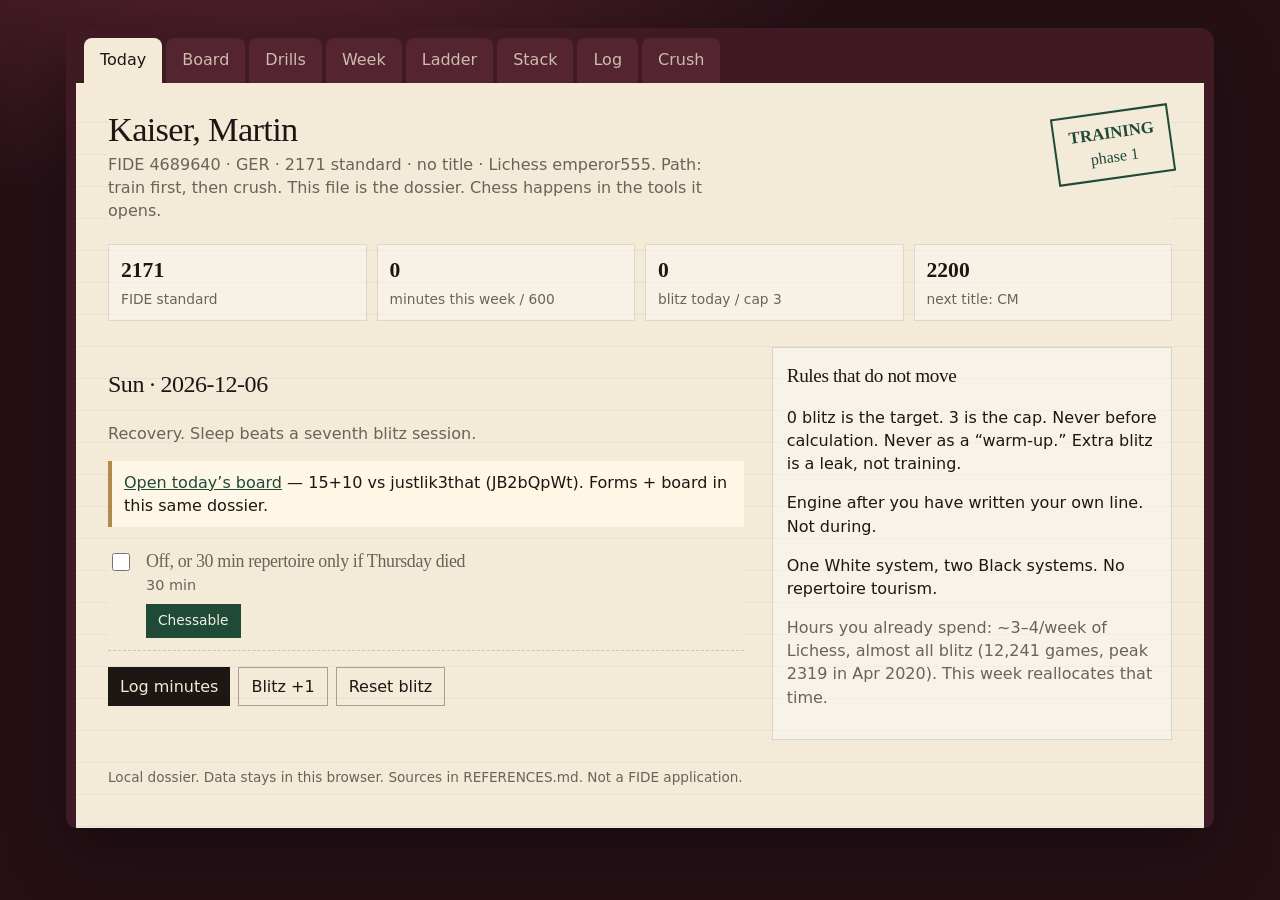
==== index.html @ cf60c231 "Listen hands-free: cut the mic stream into moves by loudness The listen button (or l) keeps the micr" ====
<!doctype html>
<html lang="en">
<head>
<meta charset="utf-8">
<meta name="viewport" content="width=device-width, initial-scale=1">
<title>Zwischenzug</title>
<style>
  :root {
    --cover: #3f1a24;
    --cover-2: #261016;
    --paper: #f3ead8;
    --paper-2: #e7dcc4;
    --rule: #8ea3b5;
    --ink: #1c1712;
    --stamp: #1f4a38;
    --gold: #b08a4a;
    --leak: #a61b1b;
    --muted: #6b6258;
    --ok: #1f4a38;
    --sq-light: #eeeed2;
    --sq-dark: #769656;
    --sq-last: rgba(155, 199, 0, 0.55);
    --sq-sel: rgba(20, 85, 30, 0.5);
  }
  * { box-sizing: border-box; }
  html, body { margin: 0; min-height: 100%; }
  body {
    background:
      radial-gradient(1200px 600px at 20% -10%, #5a2432 0%, transparent 50%),
      var(--cover-2);
    color: var(--ink);
    font-family: "Avenir Next", "Segoe UI", system-ui, sans-serif;
    font-size: 16px;
    line-height: 1.45;
  }
  h1, h2, h3, .serif {
    font-family: "Iowan Old Style", "Palatino Linotype", Palatino, Georgia, serif;
    font-weight: 500;
    letter-spacing: -0.02em;
  }
  a { color: var(--stamp); }
  a:hover { color: var(--cover); }
  button, input, select, textarea {
    font: inherit;
    color: inherit;
  }
  .wrap {
    max-width: 1180px;
    margin: 28px auto 64px;
    padding: 0 16px;
  }
  .folder {
    background: var(--cover);
    border-radius: 2px 14px 10px 10px;
    padding: 10px 10px 0;
    box-shadow: 0 24px 60px rgba(0,0,0,.35);
  }
  .tabs {
    display: flex;
    gap: 4px;
    padding: 0 8px;
    overflow-x: auto;
  }
  .tabs button {
    background: #5a2834;
    color: #f3ead8;
    border: 0;
    padding: 10px 16px 12px;
    border-radius: 8px 8px 0 0;
    cursor: pointer;
    opacity: .78;
  }
  .tabs button[aria-selected="true"] {
    background: var(--paper);
    color: var(--ink);
    opacity: 1;
  }
  .sheet {
    background: var(--paper);
    min-height: 78vh;
    padding: 28px 32px 40px;
    background-image: repeating-linear-gradient(
      to bottom,
      transparent 0,
      transparent 31px,
      rgba(142,163,181,.28) 32px
    );
    background-position: 0 8px;
  }
  @media (max-width: 720px) {
    .sheet { padding: 18px 14px 32px; }
  }
  .idplate {
    display: grid;
    grid-template-columns: 1fr auto;
    gap: 16px;
    align-items: start;
    margin-bottom: 22px;
    background: var(--paper);
    position: relative;
  }
  .idplate h1 { margin: 0; font-size: 2.15rem; line-height: 1.05; }
  .idplate p { margin: .35rem 0 0; color: var(--muted); max-width: 62ch; }
  .stamp {
    border: 2px solid var(--stamp);
    color: var(--stamp);
    padding: 8px 12px;
    transform: rotate(-8deg);
    font-family: "Iowan Old Style", Palatino, serif;
    text-align: center;
    min-width: 118px;
  }
  .stamp.leak {
    border-color: var(--leak);
    color: var(--leak);
  }
  .stamp b { display: block; font-size: 1.05rem; }
  .stats {
    display: grid;
    grid-template-columns: repeat(4, 1fr);
    gap: 10px;
    margin: 16px 0 26px;
  }
  @media (max-width: 800px) { .stats { grid-template-columns: 1fr 1fr; } }
  .stat {
    background: rgba(255,255,255,.35);
    border: 1px solid rgba(28,23,18,.12);
    padding: 10px 12px;
  }
  .stat b { display: block; font-size: 1.35rem; font-family: "Iowan Old Style", Palatino, serif; }
  .stat span { color: var(--muted); font-size: .86rem; }
  .grid2 {
    display: grid;
    grid-template-columns: 1.35fr .85fr;
    gap: 28px;
  }
  @media (max-width: 900px) { .grid2 { grid-template-columns: 1fr; } }
  .task {
    display: grid;
    grid-template-columns: 28px 1fr;
    gap: 10px;
    padding: 10px 0 12px;
    border-bottom: 1px dashed rgba(28,23,18,.18);
    background: var(--paper);
  }
  .task input { width: 18px; height: 18px; margin-top: 4px; }
  .task h3 { margin: 0; font-size: 1.12rem; }
  .task .meta { color: var(--muted); font-size: .9rem; }
  .row { display: flex; flex-wrap: wrap; gap: 8px; margin-top: 8px; }
  .btn, .linkbtn {
    display: inline-block;
    background: var(--ink);
    color: var(--paper);
    border: 0;
    padding: 7px 12px;
    cursor: pointer;
    text-decoration: none;
  }
  .linkbtn { background: var(--stamp); color: #f4efe4; }
  .btn.ghost, .linkbtn.ghost {
    background: transparent;
    color: var(--ink);
    border: 1px solid rgba(28,23,18,.35);
  }
  .btn.warn { background: var(--leak); }
  .sidebox {
    background: rgba(255,255,255,.4);
    border: 1px solid rgba(28,23,18,.14);
    padding: 14px;
  }
  .sidebox h2 { margin: 0 0 8px; font-size: 1.2rem; }
  table { width: 100%; border-collapse: collapse; font-size: .95rem; background: var(--paper); }
  th, td { text-align: left; padding: 7px 6px; border-bottom: 1px solid rgba(28,23,18,.12); vertical-align: top; }
  th { font-weight: 600; color: var(--muted); }
  .muted { color: var(--muted); }
  .ok { color: var(--ok); }
  .bad { color: var(--leak); }
  label { display: block; font-size: .86rem; color: var(--muted); margin: 8px 0 3px; }
  input[type="text"], input[type="number"], input[type="date"], select, textarea {
    width: 100%;
    background: #fffdf8;
    border: 1px solid rgba(28,23,18,.25);
    padding: 7px 8px;
  }
  textarea { min-height: 72px; resize: vertical; }
  .loglist { list-style: none; padding: 0; margin: 0; }
  .loglist li {
    padding: 8px 0;
    border-bottom: 1px dashed rgba(28,23,18,.18);
    background: var(--paper);
  }
  .hidden { display: none !important; }
  .note {
    background: #fff7e6;
    border-left: 4px solid var(--gold);
    padding: 10px 12px;
    margin: 12px 0;
  }
  footer.sheet-foot {
    margin-top: 28px;
    color: var(--muted);
    font-size: .85rem;
    background: var(--paper);
  }
  .board-layout {
    display: grid;
    grid-template-columns: minmax(280px, 520px) 1fr;
    gap: 28px;
    align-items: start;
  }
  @media (max-width: 860px) { .board-layout { grid-template-columns: 1fr; } }
  .board-frame { width: min(100%, 520px); }
  .board {
    display: grid;
    grid-template-columns: repeat(8, minmax(0, 1fr));
    grid-template-rows: repeat(8, minmax(0, 1fr));
    width: 100%;
    aspect-ratio: 1;
    border: 3px solid #1a1a1a;
    background-color: var(--sq-dark);
    overflow: hidden;
  }
  .sq {
    position: relative;
    display: flex;
    align-items: center;
    justify-content: center;
    margin: 0;
    padding: 0;
    min-width: 0;
    min-height: 0;
    width: 100%;
    height: 100%;
    cursor: pointer;
    border: 0;
    background-color: var(--sq-light);
  }
  .sq.dark { background-color: var(--sq-dark); }
  .sq.last { background-image: linear-gradient(var(--sq-last), var(--sq-last)); }
  .sq.sel { background-image: linear-gradient(var(--sq-sel), var(--sq-sel)); }
  .sq.sel.last { background-image: linear-gradient(var(--sq-sel), var(--sq-sel)); }
  .drill-grid { display: grid; grid-template-columns: repeat(auto-fill, minmax(150px, 1fr)); gap: 14px; margin: 8px 0 22px; }
  .drill { display: flex; flex-direction: column; gap: 4px; min-width: 0; padding: 6px; border: 1px solid rgba(28,23,18,.2); background: rgba(255,255,255,.4); color: var(--ink); font: inherit; text-align: left; cursor: pointer; }
  .drill:hover { border-color: var(--ink); }
  .drill.solved { border-color: var(--stamp); box-shadow: inset 0 -3px 0 var(--stamp); }
  .drill.again { border-color: #a3262a; box-shadow: inset 0 -3px 0 #a3262a; }
  .mini { display: grid; grid-template-columns: repeat(8, minmax(0, 1fr)); grid-template-rows: repeat(8, minmax(0, 1fr)); width: 100%; aspect-ratio: 1; border: 2px solid #1a1a1a; }
  .msq { position: relative; min-width: 0; min-height: 0; background-color: var(--sq-light); }
  .msq.dark { background-color: var(--sq-dark); }
  .msq svg { position: absolute; inset: 4%; width: 92%; height: 92%; display: block; }
  .drill-title { font-size: .86rem; font-weight: 600; overflow: hidden; text-overflow: ellipsis; white-space: nowrap; }
  .drill-meta { font-size: .78rem; color: var(--muted); }
  .sq svg {
    position: absolute;
    inset: 7%;
    width: 86%;
    height: 86%;
    display: block;
    pointer-events: none;
  }
  .sq .coord {
    position: absolute;
    font-size: 11px;
    font-weight: 700;
    line-height: 1;
    pointer-events: none;
  }
  .sq.light .coord { color: #769656; }
  .sq.dark .coord { color: #eeeed2; }
  .sq .coord.file { right: 3px; bottom: 3px; }
  .sq .coord.rank { left: 3px; top: 3px; }
  .sq.hint::after {
    content: "";
    position: absolute;
    width: 26%;
    height: 26%;
    border-radius: 50%;
    background: #1a1a1a;
    opacity: .18;
  }
  .sq.dark.hint::after { background: #fff; opacity: .28; }
  .sq.hint.piece::after {
    width: 82%;
    height: 82%;
    background: transparent;
    border: 4px solid rgba(26,26,26,.22);
    border-radius: 50%;
    opacity: 1;
  }
  .sq.dark.hint.piece::after { border-color: rgba(255,255,255,.35); }
  .board-steps { display: flex; gap: 6px; margin: 0 0 14px; flex-wrap: wrap; }
  .board-steps button { padding: 6px 10px; border: 1px solid rgba(28,23,18,.2); background: rgba(255,255,255,.4); color: var(--muted); font: inherit; cursor: pointer; }
  .board-steps button:hover { border-color: var(--ink); color: var(--ink); }
  .board-steps button.on { background: var(--ink); color: var(--paper); border-color: var(--ink); }
  .board-steps button.done { border-color: var(--stamp); color: var(--stamp); }
  .session-pick { display: flex; align-items: center; gap: 8px; margin: 0 0 12px; }
  .board-category { margin: -4px 0 12px; }
  .session-pick select { flex: 0 1 auto; width: auto; min-width: 0; max-width: 100%; text-overflow: ellipsis; }
  .aagaard-log { margin-top: 28px; padding-top: 18px; border-top: 1px solid rgba(28,23,18,.2); }
  .step-figure { margin: 0 0 12px; }
  .btn.nav { min-width: 44px; padding-left: 10px; padding-right: 10px; }
  .btn.mic[aria-disabled="true"] { opacity: .45; }
  .btn.mic.on { outline: 2px solid currentColor; outline-offset: 1px; }
  .voice-heard { margin: 6px 0 0; min-height: 1.2em; }
  .btn:disabled, .btn.disabled { opacity: .45; cursor: default; }
  a.btn { display: inline-block; text-decoration: none; }
  .variations { margin-top: 18px; }
  .variations h3 { margin: 0 0 6px; }
  .var-save { display: flex; gap: 8px; align-items: center; }
  .var-save input { flex: 1 1 auto; min-width: 0; }
  .var-save .btn { flex: 0 0 auto; white-space: nowrap; }
  .var-line { font-variant-numeric: tabular-nums; }
  #varPgn { width: 100%; margin-top: 8px; font: 12px/1.4 ui-monospace, Menlo, monospace; }
  .step-figure summary { cursor: pointer; font-size: .86rem; color: var(--muted); padding: 4px 0; }
  .step-figure figure { margin: 6px 0 0; }
  .step-figure img { display: block; width: 100%; max-width: 340px; height: auto; background: #fff; border: 1px solid rgba(28,23,18,.2); }
  .step-figure figcaption { font-size: 13px; margin-top: 6px; }
  .step-figure .links { display: flex; flex-wrap: wrap; gap: 4px 12px; margin-top: 4px; }
  .session-panel { background: rgba(255,255,255,.5); border: 1px solid rgba(28,23,18,.14); padding: 14px 16px; }
  .session-panel h2 { margin: 0 0 8px; font-size: 1.22rem; }
  .session-panel label { display: block; font-weight: 600; margin: 10px 0 4px; }
  .session-panel label span { display: block; font-weight: 400; color: var(--muted); font-size: .92rem; }
  .triple { display: grid; grid-template-columns: 1fr 1fr 1fr; gap: 8px; }
  @media (max-width: 720px) { .triple { grid-template-columns: 1fr; } }
  .key { display: none; margin-top: 12px; padding: 10px 12px; background: #fff7e6; border-left: 4px solid var(--gold); }
  .key.show { display: block; }
  .err { color: var(--leak); font-size: .9rem; min-height: 1.1em; }
  .branches { display: flex; flex-wrap: wrap; gap: 6px; margin: 10px 0 4px; }
  .branch {
    background: rgba(255,255,255,.55);
    border: 1px solid rgba(28,23,18,.25);
    padding: 6px 10px;
    cursor: pointer;
    font-size: .9rem;
  }
  .branch.on { background: var(--ink); color: var(--paper); border-color: var(--ink); }
  .branch.done { border-color: var(--stamp); color: var(--stamp); }
</style>
</head>
<body>
<div class="wrap">
  <div class="folder">
    <div class="tabs" role="tablist">
      <button type="button" role="tab" aria-selected="true" data-tab="today">Today</button>
      <button type="button" role="tab" data-tab="session">Board</button>
      <button type="button" role="tab" data-tab="drills">Drills</button>
      <button type="button" role="tab" data-tab="week">Week</button>
      <button type="button" role="tab" data-tab="ladder">Ladder</button>
      <button type="button" role="tab" data-tab="stack">Stack</button>
      <button type="button" role="tab" data-tab="log">Log</button>
      <button type="button" role="tab" data-tab="crush">Crush</button>
    </div>
    <div class="sheet">
      <header class="idplate dossier-chrome">
        <div>
          <h1>Kaiser, Martin</h1>
          <p>FIDE 4689640 · GER · 2171 standard · no title · Lichess emperor555. Path: train first, then crush. This file is the dossier. Chess happens in the tools it opens.</p>
        </div>
        <div class="stamp" id="stamp"><b id="stampTitle">TRAINING</b><span id="stampSub">phase 1</span></div>
      </header>
      <div class="stats dossier-chrome">
        <div class="stat"><b>2171</b><span>FIDE standard</span></div>
        <div class="stat"><b id="weekMin">0</b><span>minutes this week / 600</span></div>
        <div class="stat"><b id="blitzToday">0</b><span>blitz today / cap 3</span></div>
        <div class="stat"><b>2200</b><span>next title: CM</span></div>
      </div>

      <section id="panel-today">
        <div class="grid2">
          <div>
            <h2 class="serif" id="todayHead">Today</h2>
            <p class="muted" id="todayWhy"></p>
            <p class="note"><a href="#session" id="openSession">Open today’s board</a> — 15+10 vs justlik3that (JB2bQpWt). Forms + board in this same dossier.</p>
            <div id="tasks"></div>
            <div class="row" style="margin-top:16px">
              <button class="btn" type="button" id="addMin">Log minutes</button>
              <button class="btn ghost" type="button" id="blitzPlus">Blitz +1</button>
              <button class="btn ghost" type="button" id="blitzReset">Reset blitz</button>
            </div>
          </div>
          <aside class="sidebox">
            <h2>Rules that do not move</h2>
            <p>0 blitz is the target. 3 is the cap. Never before calculation. Never as a “warm-up.” Extra blitz is a leak, not training.</p>
            <p>Engine after you have written your own line. Not during.</p>
            <p>One White system, two Black systems. No repertoire tourism.</p>
            <p class="muted">Hours you already spend: ~3–4/week of Lichess, almost all blitz (12,241 games, peak 2319 in Apr 2020). This week reallocates that time.</p>
          </aside>
        </div>
      </section>

      <section id="panel-session" class="hidden">
        <label class="session-pick hidden" id="sessionPickWrap">Game <select id="sessionPick"></select></label>
        <p class="muted board-category hidden" id="boardCategory"></p>
        <div class="board-steps" id="boardSteps"></div>
        <div class="board-layout">
          <div class="board-frame">
            <div class="board" id="chessBoard" role="grid" aria-label="Chessboard"></div>
            <p class="muted" id="boardStatus" style="margin:8px 0 0"></p>
            <div class="row">
              <button class="btn ghost nav" type="button" id="boardStart" title="Start (↑)" aria-label="Start">⏮︎</button>
              <button class="btn ghost nav" type="button" id="boardBack" title="Back (←)" aria-label="Back">◀︎</button>
              <button class="btn ghost nav" type="button" id="boardFwd" title="Forward (→)" aria-label="Forward">▶︎</button>
              <button class="btn ghost nav" type="button" id="boardEnd" title="End (↓)" aria-label="End">⏭︎</button>
              <button class="btn ghost nav" type="button" id="boardFlip" title="Flip the board (f)" aria-label="Flip the board" aria-pressed="false">⇅</button>
              <button class="btn ghost" type="button" id="boardReset">Reset position</button>
              <button class="btn ghost nav mic" type="button" id="boardMic" aria-label="Hold to say one move" aria-disabled="true">🎤</button>
              <button class="btn ghost nav mic" type="button" id="boardListen" aria-label="Listen for moves hands-free" aria-pressed="false" aria-disabled="true">🎧</button>
              <button class="btn ghost nav" type="button" id="boardVoiceLang" title="Voice language">EN</button>
              <a class="btn ghost disabled" id="boardLichess" href="https://lichess.org/analysis" target="_blank" rel="noopener" aria-disabled="true">Lichess analysis</a>
            </div>
            <p class="muted voice-heard" id="voiceHeard" aria-live="polite"></p>
            <div class="variations">
              <h3 class="serif">Variations</h3>
              <div class="var-save">
                <input id="varNote" type="text" placeholder="Comment (optional)">
                <button class="btn ghost" type="button" id="varSave">Save line</button>
              </div>
              <ul class="loglist" id="varList"></ul>
              <div class="row">
                <button class="btn ghost" type="button" id="varCopyPgn" disabled>Copy PGN</button>
                <span class="muted" id="varMsg"></span>
              </div>
              <textarea id="varPgn" class="hidden" rows="5" readonly></textarea>
            </div>
          </div>
          <div class="session-panel">
            <h2 id="boardTitle"></h2>
            <p id="boardPrompt" class="muted"></p>
            <div id="boardFigure"></div>
            <div class="branches hidden" id="branchList"></div>
            <form id="boardForm" autocomplete="off"></form>
            <p class="err" id="boardErr"></p>
            <div class="key" id="boardKey"></div>
            <div class="row">
              <button class="btn" type="button" id="boardLock">Lock answers</button>
              <button class="btn ghost hidden" type="button" id="boardRedo" title="Solve this step again">↺ Redo</button>
              <button class="btn ghost" type="button" id="boardNext" disabled>Next</button>
            </div>
          </div>
        </div>
      </section>

      <section id="panel-drills" class="hidden">
        <h2 class="serif">Drills</h2>
        <p class="muted">Every position at a glance. Click one to solve it on the board. Status comes from the Aagaard log: solved means a full line on the latest attempt.</p>
        <p id="drillSummary"></p>
        <div id="drillGrid"></div>
      </section>

      <section id="panel-week" class="hidden">
        <h2 class="serif">Ten-hour week</h2>
        <p>Default 10 hours in the 8–12 band. If a day slips, cut openings first, never calculation or endgames.</p>
        <table>
          <thead><tr><th>Day</th><th>Work</th><th>Min</th><th>Open</th></tr></thead>
          <tbody>
            <tr><td>Mon</td><td>Candidate-move calculation (write lines). Then 15 min Lucena/Philidor drill.</td><td>105</td><td>Book + practice</td></tr>
            <tr><td>Tue</td><td>Endgame method (de la Villa / Chessable). Play the won ending vs tablebase-perfect defense.</td><td>90</td><td>Chessable + Lichess</td></tr>
            <tr><td>Wed</td><td>Untimed mixed tactics. Stop if you are guessing. Accuracy over rating.</td><td>90</td><td>ChessTempo</td></tr>
            <tr><td>Thu</td><td>One model game, pause-and-predict. 30 min repertoire maintenance only.</td><td>90</td><td>Study + Chessable</td></tr>
            <tr><td>Fri</td><td>Calculation 60. Then one 15+10 or 30+20. Annotate before engine.</td><td>105</td><td>Lichess</td></tr>
            <tr><td>Sat</td><td>Deep analysis / simulation of your own critical positions (Kuljasevic method).</td><td>90</td><td>Analysis board</td></tr>
            <tr><td>Sun</td><td>Off, walk, sleep. Optional 30 min spaced-repetition openings if you missed Thu.</td><td>0–30</td><td>—</td></tr>
          </tbody>
        </table>
        <div class="note">Phase 1 (12 weeks): get better. Phase 2: crush — league plus opens, then norms. Do not schedule GM-norm trips while the blitz leak is still open.</div>
        <h3>Twelve-week blocks</h3>
        <table>
          <thead><tr><th>Weeks</th><th>Emphasis</th><th>Done when</th></tr></thead>
          <tbody>
            <tr><td>1–4</td><td>Calculation hygiene + rook endings. Freeze opening expansion.</td><td>You write candidate lists without prompting. Lucena/Philidor are automatic.</td></tr>
            <tr><td>5–8</td><td>Conversion: +/= endings vs engine from your openings. Trim the repertoire.</td><td>You can convert a pawn-up rook ending in 20 minutes of play vs Stockfish at reduced strength, without panic.</td></tr>
            <tr><td>9–12</td><td>Slow games 2×/week + full postmortem. First crush event is optional, not required.</td><td>A folder of 12 analysed slow games with your errors tagged (calc / conversion / opening / time).</td></tr>
          </tbody>
        </table>
      </section>

      <section id="panel-ladder" class="hidden">
        <h2 class="serif">Title ladder</h2>
        <p>From FIDE Title Regulations B.01, in force 1 January 2024. GM is the last box, not the next one.</p>
        <table>
          <thead><tr><th>Title</th><th>Rating</th><th>Also</th><th>You</th></tr></thead>
          <tbody>
            <tr><td>CM</td><td>2200</td><td>none (need 30 rated games at the time for ratings after 2017-07-01)</td><td>+29 · first stamp</td></tr>
            <tr><td>FM</td><td>2300</td><td>none</td><td>+129 · first serious title</td></tr>
            <tr><td>IM</td><td>2400</td><td>3 IM norms, ≥27 games, performance ≥2450, opp. avg ≥2230</td><td>+229 + events</td></tr>
            <tr><td>GM</td><td>2500</td><td>3 GM norms, ≥27 games, performance ≥2600, opp. avg ≥2380, mix of GMs and federations</td><td>+329 + professional volume</td></tr>
          </tbody>
        </table>
        <p>K-factor at 2171 is 20 (under 2400). Rating does not move without classical games. Training without games will plateau; that is why Crush exists as a later tab, not as week one.</p>
        <p class="muted">Honest ceiling talk: 43, 2171, league-volume FIDE games, Lichess blitz 2085. FM is a real amateur-title project. IM needs a multi-year tournament life. GM is the north star of this dossier, not a 12-week promise.</p>
      </section>

      <section id="panel-stack" class="hidden">
        <h2 class="serif">Use these. Do not rebuild them.</h2>
        <table>
          <thead><tr><th>Job</th><th>Tool</th><th>How you use it here</th></tr></thead>
          <tbody>
            <tr><td>Calculation book</td><td>Aagaard, <i>Grandmaster Preparation: Calculation</i></td><td>Candidates first. Paper, clock optional, write the line.</td></tr>
            <tr><td>Rated tactics</td><td><a href="https://chesstempo.com/chess-tactics/" target="_blank" rel="noopener">ChessTempo mixed</a></td><td>Untimed. Guessing is a failed set.</td></tr>
            <tr><td>Free puzzles / studies</td><td><a href="https://lichess.org/training" target="_blank" rel="noopener">Lichess puzzles</a> · <a href="https://lichess.org/study" target="_blank" rel="noopener">studies</a></td><td>Secondary. Not Puzzle Storm.</td></tr>
            <tr><td>Endgame theory</td><td>de la Villa, <i>100 Endgames You Must Know</i> / Chessable</td><td>Spaced repetition, then play the position out.</td></tr>
            <tr><td>Endgame conversion</td><td><a href="https://lichess.org/practice" target="_blank" rel="noopener">Lichess practice</a> · <a href="https://syzygy-tables.info/" target="_blank" rel="noopener">Syzygy</a></td><td>Win it against perfect defense.</td></tr>
            <tr><td>Slow play</td><td><a href="https://lichess.org/" target="_blank" rel="noopener">Lichess 15+10 / 30+20</a></td><td>The only online games that count. Zero classical games on this account today.</td></tr>
            <tr><td>Analysis</td><td><a href="https://lichess.org/analysis" target="_blank" rel="noopener">Lichess analysis</a></td><td>Your notes first, Stockfish second.</td></tr>
            <tr><td>Openings</td><td><a href="https://www.chessable.com/" target="_blank" rel="noopener">Chessable</a> · <a href="https://lichess.org/opening" target="_blank" rel="noopener">explorer</a></td><td>Maintenance of a tiny repertoire.</td></tr>
            <tr><td>Database on Mac</td><td>Lichess studies. Later: ChessX or SCID vs. PC. ChessBase is Windows.</td><td>Do not buy ChessBase to procrastinate week 1.</td></tr>
            <tr><td>Self-study methods</td><td>Kuljasevic workbook vol. 3 (2100–2400)</td><td>Saturday simulation / deep analysis.</td></tr>
            <tr><td>German events</td><td><a href="https://schach-turnier.de/" target="_blank" rel="noopener">schach-turnier.de</a> · <a href="https://chess-results.com/" target="_blank" rel="noopener">chess-results</a></td><td>Crush tab, when you switch it on.</td></tr>
            <tr><td>FIDE card</td><td><a href="https://ratings.fide.com/profile/4689640" target="_blank" rel="noopener">ratings.fide.com/4689640</a></td><td>Truth, not Lichess blitz.</td></tr>
          </tbody>
        </table>
      </section>

      <section id="panel-log" class="hidden">
        <div class="grid2">
          <div>
            <h2 class="serif">Session log</h2>
            <form id="sessionForm">
              <label>Date <input name="date" type="date" required></label>
              <label>Kind
                <select name="kind">
                  <option>calculation</option>
                  <option>endgame</option>
                  <option>tactics</option>
                  <option>openings</option>
                  <option>slow game</option>
                  <option>analysis</option>
                  <option>physical</option>
                </select>
              </label>
              <label>Minutes <input name="minutes" type="number" min="5" max="300" value="60" required></label>
              <label>Note <textarea name="note" placeholder="What broke. One sentence."></textarea></label>
              <div class="row"><button class="btn" type="submit">Add session</button></div>
            </form>
            <ul class="loglist" id="sessionList"></ul>
          </div>
          <div>
            <h2 class="serif">Classical / slow games</h2>
            <form id="gameForm">
              <label>Date <input name="date" type="date" required></label>
              <label>Event <input name="event" type="text" placeholder="Lichess 15+10 or club"></label>
              <label>Result
                <select name="result"><option>1-0</option><option>0-1</option><option>½-½</option></select>
              </label>
              <label>Error tag
                <select name="tag">
                  <option>calculation</option>
                  <option>conversion</option>
                  <option>opening</option>
                  <option>time</option>
                  <option>clean</option>
                </select>
              </label>
              <label>Note <textarea name="note" placeholder="Critical position in words."></textarea></label>
              <div class="row"><button class="btn" type="submit">Add game</button></div>
            </form>
            <ul class="loglist" id="gameList"></ul>
            <div class="row" style="margin-top:16px">
              <button class="btn ghost" type="button" id="exportBtn">Export JSON</button>
              <label class="btn ghost" style="margin:0;cursor:pointer">Import JSON<input id="importFile" type="file" accept="application/json" class="hidden"></label>
            </div>
          </div>
        </div>
        <div class="aagaard-log">
          <h2 class="serif">Aagaard log</h2>
          <p class="muted">Solve from the book at a board. Write the whole line before you look. Log the number and where your line ended, never the position. Chapter 6: exercises book p.152–153 (1–12), p.157 (13–18), p.159 (19–24).</p>
          <p id="aagaardSummary"></p>
          <div class="grid2">
            <form id="aagaardForm">
              <label>Date <input name="date" type="date" required></label>
              <label>Chapter <input name="chapter" type="number" min="1" max="10" value="6" required></label>
              <label>Exercise <input name="exercise" type="number" min="1" max="99" value="1" required></label>
              <label>Minutes <input name="minutes" type="number" min="1" max="120" value="15" required></label>
              <label>Your line
                <select name="result">
                  <option value="full">Full line, matches the solution to the end</option>
                  <option value="short">Right first move, line stopped short</option>
                  <option value="wrong">Wrong candidate</option>
                  <option value="none">No line written</option>
                </select>
              </label>
              <label>Stopped at ply <input name="ply" type="number" min="1" max="30" placeholder="if it stopped short"></label>
              <label>Note <textarea name="note" placeholder="The move you did not see. Words, not the position."></textarea></label>
              <div class="row"><button class="btn" type="submit">Add exercise</button></div>
            </form>
            <ul class="loglist" id="aagaardList"></ul>
          </div>
        </div>
      </section>

      <section id="panel-crush" class="hidden">
        <h2 class="serif">Crush — later</h2>
        <p>You have not committed a tournament volume yet. That is allowed. This tab stays closed as a schedule until the training leak is under control.</p>
        <p>When you switch it on, the first year is not GM norms. It is:</p>
        <ol>
          <li>Keep league games. They already exist.</li>
          <li>Add 4–6 classical weekend opens in Germany when ready (~40–60 rated games). Calendar: schach-turnier.de and chess-results.com.</li>
          <li>Play up, not down. Average opposition near 2200+ if you want the rating to move at K=20.</li>
          <li>CM at 2200 is a paperwork title once you have the rating and game count. Take it. Then hunt FM 2300.</li>
          <li>IM/GM norms need 9-round events with titled foreigners. Do not buy those trips at 2171. Buy them when 2350 is real.</li>
        </ol>
        <p class="muted">Lichess rapid already peaked 2354. Slow chess is the weapon. Blitz is the leak. Crush is converting that peak onto a FIDE card.</p>
      </section>

      <footer class="sheet-foot">
        Local dossier. Data stays in this browser. Sources in REFERENCES.md. Not a FIDE application.
      </footer>
    </div>
  </div>
</div>
<script src="chess.min.js"></script>
<script src="store.js"></script>
<script src="pieces.js"></script>
<script src="sessions/bundle.js"></script>
<script src="sessions/private/bundle.js"></script>
<script src="session-board.js"></script>
<script>
(function () {
  const KEY = "chess_path_to_v1";
  const CAP = 3;
  const WEEK_TARGET = 600;
  const DAYS = ["Sun","Mon","Tue","Wed","Thu","Fri","Sat"];

  const PROTOCOL = {
    0: { why: "Recovery. Sleep beats a seventh blitz session.", tasks: [
      { title: "Off, or 30 min repertoire only if Thursday died", min: 30, hrefs: [["Chessable", "https://www.chessable.com/"]] }
    ]},
    1: { why: "Candidate moves before tactics. See the extra idea.", tasks: [
      { title: "Aagaard ch.6 Intermediate Moves — next six exercises, write every line, then Log → Aagaard log", min: 90, hrefs: [["Lichess board", "https://lichess.org/analysis"]] },
      { title: "Lucena or Philidor, play it out to the end", min: 15, hrefs: [["Practice", "https://lichess.org/practice"], ["Syzygy", "https://syzygy-tables.info/"]] }
    ]},
    2: { why: "Theory, then conversion against perfect defense.", tasks: [
      { title: "de la Villa / Chessable endgame course", min: 50, hrefs: [["Chessable", "https://www.chessable.com/"]] },
      { title: "Play the same ending vs tablebase or practice", min: 40, hrefs: [["Practice", "https://lichess.org/practice"]] }
    ]},
    3: { why: "Untimed mixed. If you click fast, the set is void.", tasks: [
      { title: "ChessTempo mixed tactics, untimed", min: 90, hrefs: [["ChessTempo", "https://chesstempo.com/chess-tactics/"], ["Lichess puzzles", "https://lichess.org/training"]] }
    ]},
    4: { why: "Plans, not new opening PDFs.", tasks: [
      { title: "One model game, pause and predict each critical move", min: 60, hrefs: [["Lichess study", "https://lichess.org/study"]] },
      { title: "Repertoire maintenance only", min: 30, hrefs: [["Chessable", "https://www.chessable.com/"], ["Explorer", "https://lichess.org/opening"]] }
    ]},
    5: { why: "Proof. One slow game is worth fifty blitz.", tasks: [
      { title: "Calculation 60 — Aagaard misses from the log as board drills, then the next exercises", min: 60, hrefs: [["Analysis", "https://lichess.org/analysis"]] },
      { title: "One 15+10 or 30+20, then annotate before engine", min: 45, hrefs: [["Play Lichess", "https://lichess.org/"]] }
    ]},
    6: { why: "Kuljasevic Saturday: deep analysis of YOUR positions.", tasks: [
      { title: "Pick 2–3 critical positions from the week. Calculate. Then engine.", min: 90, hrefs: [["Analysis", "https://lichess.org/analysis"], ["Your Lichess", "https://lichess.org/@/emperor555"]] }
    ]}
  };

  function todayISO(d) {
    const x = d || new Date();
    return x.getFullYear() + "-" + String(x.getMonth()+1).padStart(2,"0") + "-" + String(x.getDate()).padStart(2,"0");
  }
  // One store for the whole page; the backend is swappable, the call sites are not.
  const store = window.PathStore.local(KEY);
  window.pathStore = store;
  // Deliberate compatibility shim: the eleven existing call sites pass `state` or `s`,
  // which is already the store's own object, so the argument is ignored rather than
  // rewriting them. Renaming this would touch every caller for no behaviour change.
  function save() { return store.commit(); }

  // Writes through the in-memory state: pushing onto `state` and calling save() commits it via the store.
  window.pathLogGame = function (entry) {
    const s = state;
    s.games = s.games || [];
    s.games.push({
      date: entry.date,
      event: entry.event,
      result: entry.result,
      tag: entry.tag,
      category: entry.category || "",
      note: entry.note,
      ts: Date.now()
    });
    save(s);
    renderLogs();
  };

  window.pathLogAagaard = function (entry) {
    state.aagaard = state.aagaard || [];
    state.aagaard.push(Object.assign({}, entry, { ts: Date.now() }));
    save(state);
    renderLogs();
  };

  function weekStart(d) {
    const x = new Date(d);
    const day = x.getDay();
    const diff = day === 0 ? -6 : 1 - day;
    x.setDate(x.getDate() + diff);
    x.setHours(0,0,0,0);
    return x;
  }

  // Hydrated before first render; the object identity never changes, so every closure below
  // and the `s` alias in pathLogGame keep pointing at live data.
  const state = store.state;

  // Saved board lines per "sessionId:stepId", read and written by session-board.js.
  window.pathVariations = {
    get: (key) => {
      const raw = (state.variations || {})[key];
      const list = Array.isArray(raw) ? raw : [];
      return list.map(l => Object.assign({}, l, { moves: Array.isArray(l && l.moves) ? l.moves.slice() : [] }));
    },
    set: (key, list) => {
      state.variations = state.variations || {};
      if (list.length) state.variations[key] = list; else delete state.variations[key];
      save(state);
    }
  };

  // Board tab progress per session: which steps are locked, what was written into them,
  // which branches were played. Keyed by step id so re-authoring a session can only
  // retire an entry, never move a ✓ onto a different step.
  window.pathProgress = {
    get: (sessionId) => {
      const isObj = (v) => v !== null && typeof v === "object" && !Array.isArray(v);
      const raw = (state.progress || {})[sessionId];
      const src = isObj(raw) ? raw : {};
      const stored = isObj(src.steps) ? src.steps : {};
      const steps = {};
      Object.keys(stored).forEach((id) => {
        const s = stored[id];
        if (!isObj(s)) return;
        steps[id] = {
          locked: !!s.locked,
          passed: !!s.passed,
          answers: isObj(s.answers) ? Object.assign({}, s.answers) : {},
          branches: Array.isArray(s.branches) ? s.branches.slice() : [],
        };
      });
      return { at: typeof src.at === "string" ? src.at : "", logged: !!src.logged, steps };
    },
    set: (sessionId, progress) => {
      state.progress = state.progress || {};
      const p = progress || {};
      const steps = (p.steps && typeof p.steps === "object") ? p.steps : {};
      if (Object.keys(steps).length || p.logged) {
        state.progress[sessionId] = { at: p.at || "", logged: !!p.logged, steps };
      } else {
        delete state.progress[sessionId];
      }
      save(state);
    },
  };

  const $ = (id) => document.getElementById(id);

  function weekMinutes() {
    const start = weekStart(new Date());
    return state.sessions.reduce((n, s) => {
      const d = new Date(s.date + "T12:00:00");
      return d >= start ? n + (Number(s.minutes) || 0) : n;
    }, 0);
  }

  function renderStamp() {
    const b = state.blitz[todayISO()] || 0;
    const stamp = $("stamp");
    if (b > CAP) {
      stamp.classList.add("leak");
      $("stampTitle").textContent = "LEAK";
      $("stampSub").textContent = b + " blitz";
    } else {
      stamp.classList.remove("leak");
      $("stampTitle").textContent = "TRAINING";
      $("stampSub").textContent = "phase 1";
    }
    $("blitzToday").textContent = b;
    $("blitzToday").parentElement.querySelector("span").textContent =
      b > CAP ? "over cap — this is the leak" : "blitz today / cap 3";
    $("weekMin").textContent = weekMinutes();
  }

  function renderToday() {
    const now = new Date();
    const iso = todayISO(now);
    const proto = PROTOCOL[now.getDay()];
    $("todayHead").textContent = DAYS[now.getDay()] + "  ·  " + iso;
    $("todayWhy").textContent = proto.why;
    const checks = state.checks[iso] || {};
    $("tasks").innerHTML = proto.tasks.map((t, i) => {
      const links = (t.hrefs || []).map(([label, href]) =>
        '<a class="linkbtn" href="'+href+'" target="_blank" rel="noopener">'+label+'</a>'
      ).join("");
      return '<label class="task"><input type="checkbox" data-i="'+i+'" '+(checks[i]?"checked":"")+'><div><h3>'+t.title+'</h3><div class="meta">'+t.min+' min</div><div class="row">'+links+'</div></div></label>';
    }).join("");
    $("tasks").querySelectorAll("input[type=checkbox]").forEach((box) => {
      box.addEventListener("change", () => {
        state.checks[iso] = state.checks[iso] || {};
        state.checks[iso][box.dataset.i] = box.checked;
        save(state);
      });
    });
  }

  function renderLogs() {
    const sessions = state.sessions.slice().reverse();
    $("sessionList").innerHTML = sessions.length
      ? sessions.slice(0, 20).map(s => '<li><b>'+s.date+'</b> · '+s.kind+' · '+s.minutes+'m<div class="muted">'+(s.note||"")+'</div></li>').join("")
      : '<li class="muted">No sessions yet.</li>';
    const games = state.games.slice().reverse();
    $("gameList").innerHTML = games.length
      ? games.slice(0, 20).map(g => '<li><b>'+g.date+'</b> · '+g.result+' · '+g.tag+(g.category && g.category !== g.tag ? ' · '+g.category : '')+'<div class="muted">'+(g.event||"")+' — '+(g.note||"")+'</div></li>').join("")
      : '<li class="muted">No slow games logged. That is the FIDE problem.</li>';
    renderAagaard();
    renderDrills();
  }

  // Drills overview: every bundled session with a `group`, as a mini board with its log status.
  function drillStatus(s) {
    const la = s.logAs || {};
    if (la.kind !== "aagaard") return "";
    let last = null;
    (state.aagaard || []).forEach(a => {
      if (Number(a.chapter) === la.chapter && Number(a.exercise) === la.exercise) last = a;
    });
    return !last ? "open" : last.result === "full" ? "solved" : "again";
  }

  function miniBoard(fen) {
    const rows = String(fen || "").split(" ")[0].split("/");
    let html = "";
    rows.forEach((row, ri) => {
      let fi = 0;
      for (const ch of row) {
        const n = /\d/.test(ch) ? Number(ch) : 1;
        for (let k = 0; k < n; k++, fi++) {
          const key = /\d/.test(ch) ? "" : (ch === ch.toUpperCase() ? "w" : "b") + ch.toUpperCase();
          html += '<span class="msq' + ((ri + fi) % 2 ? " dark" : "") + '">' + ((key && (window.CHESS_PIECES || {})[key]) || "") + "</span>";
        }
      }
    });
    return '<div class="mini">' + html + "</div>";
  }

  function renderDrills() {
    const host = $("drillGrid");
    if (!host) return;
    const all = window.PATH_SESSIONS || {};
    const ids = Object.keys(all).filter(id => all[id].group);
    if (!ids.length) {
      host.innerHTML = '<p class="muted">No drills bundled. Private drills live in sessions/private/; run python3 scripts/bundle_sessions.py.</p>';
      $("drillSummary").textContent = "";
      return;
    }
    const groups = [];
    ids.forEach(id => {
      let g = groups.find(x => x.name === all[id].group);
      if (!g) { g = { name: all[id].group, ids: [] }; groups.push(g); }
      g.ids.push(id);
    });
    const counts = { open: 0, solved: 0, again: 0 };
    host.innerHTML = groups.map(g => '<h3 class="serif">' + escHTML(g.name) + '</h3><div class="drill-grid">' + g.ids.map(id => {
      const s = all[id];
      const st = drillStatus(s);
      if (st) counts[st]++;
      const fen = s.startFen || ((s.steps || [])[0] || {}).fen;
      const side = String(fen).split(" ")[1] === "b" ? "Black to move" : "White to move";
      return '<button type="button" class="drill ' + st + '" data-id="' + escHTML(id) + '">' + miniBoard(fen)
        + '<span class="drill-title">' + escHTML(s.title || id) + '</span><span class="drill-meta">' + side + (st ? " · " + st : "") + "</span></button>";
    }).join("") + "</div>").join("");
    $("drillSummary").textContent = counts.solved + " solved · " + counts.again + " again · " + counts.open + " open";
    host.querySelectorAll("button.drill").forEach(b => b.addEventListener("click", () => {
      if (window.pathOpenSession) window.pathOpenSession(b.dataset.id);
      showTab("session");
    }));
  }

  const AAGAARD_RESULT = { full: "full line", short: "stopped short", wrong: "wrong candidate", none: "no line" };
  function escHTML(s) {
    return String(s || "").replace(/[&<>"]/g, c => ({ "&": "&amp;", "<": "&lt;", ">": "&gt;", '"': "&quot;" })[c]);
  }

  function renderAagaard() {
    const all = state.aagaard || [];
    $("aagaardList").innerHTML = all.length
      ? all.slice().reverse().slice(0, 30).map(a =>
          '<li><b>'+a.date+'</b> · '+a.chapter+'.'+a.exercise+' · '+(AAGAARD_RESULT[a.result] || a.result)
          + (a.ply ? ' at ply '+a.ply : '') + ' · '+a.minutes+'m'
          + '<div class="muted">'+escHTML(a.note)+'</div></li>').join("")
      : '<li class="muted">No exercises logged. Chapter 6 starts on book p.152.</li>';
    // The latest attempt at each exercise decides whether it still needs a board drill.
    const latest = {};
    all.forEach(a => { latest[a.chapter + "." + a.exercise] = a; });
    const keys = Object.keys(latest).sort((x, y) => {
      const [xc, xe] = x.split(".").map(Number), [yc, ye] = y.split(".").map(Number);
      return xc - yc || xe - ye;
    });
    const drill = keys.filter(k => latest[k].result !== "full");
    $("aagaardSummary").textContent = keys.length
      ? keys.length + " exercise(s) logged · " + (drill.length ? "to drill on the board: " + drill.join(", ") : "nothing to drill")
      : "";
  }

  function render() {
    renderStamp();
    renderToday();
    renderLogs();
    $("sessionForm").date.value = todayISO();
    $("gameForm").date.value = todayISO();
    $("aagaardForm").date.value = todayISO();
  }

  function showTab(tab) {
    document.querySelectorAll(".tabs button").forEach(b => {
      b.setAttribute("aria-selected", b.dataset.tab === tab ? "true" : "false");
    });
    document.querySelectorAll("[id^=panel-]").forEach(p => p.classList.add("hidden"));
    const panel = $("panel-" + tab);
    if (panel) panel.classList.remove("hidden");
    document.querySelectorAll(".dossier-chrome").forEach(el => {
      el.classList.toggle("hidden", tab === "session" || tab === "drills");
    });
    if (tab === "session" && window.initPathBoard) window.initPathBoard();
    if (location.hash.replace("#", "") !== tab) {
      history.replaceState(null, "", "#" + tab);
    }
  }

  document.querySelectorAll(".tabs button").forEach((btn) => {
    btn.addEventListener("click", () => showTab(btn.dataset.tab));
  });
  const openSession = $("openSession");
  if (openSession) openSession.addEventListener("click", (e) => {
    e.preventDefault();
    showTab("session");
  });
  window.addEventListener("hashchange", () => {
    const t = location.hash.replace("#", "");
    if (t) showTab(t);
  });

  $("addMin").addEventListener("click", () => {
    const minutes = Number(prompt("Minutes trained (slow work only, not blitz)", "60"));
    if (!minutes || minutes < 5) return;
    const kind = prompt("Kind: calculation / endgame / tactics / openings / slow game / analysis", "calculation") || "calculation";
    state.sessions.push({ date: todayISO(), kind, minutes, note: "quick add", ts: Date.now() });
    save(state);
    render();
  });

  $("blitzPlus").addEventListener("click", () => {
    const iso = todayISO();
    state.blitz[iso] = (state.blitz[iso] || 0) + 1;
    save(state);
    renderStamp();
  });
  $("blitzReset").addEventListener("click", () => {
    state.blitz[todayISO()] = 0;
    save(state);
    renderStamp();
  });

  $("sessionForm").addEventListener("submit", (e) => {
    e.preventDefault();
    const f = e.target;
    state.sessions.push({
      date: f.date.value, kind: f.kind.value,
      minutes: Number(f.minutes.value), note: f.note.value, ts: Date.now()
    });
    save(state);
    f.note.value = "";
    render();
  });
  $("gameForm").addEventListener("submit", (e) => {
    e.preventDefault();
    const f = e.target;
    state.games.push({
      date: f.date.value, event: f.event.value, result: f.result.value,
      tag: f.tag.value, note: f.note.value, ts: Date.now()
    });
    save(state);
    f.note.value = "";
    f.event.value = "";
    render();
  });

  $("aagaardForm").addEventListener("submit", (e) => {
    e.preventDefault();
    const f = e.target;
    state.aagaard = state.aagaard || [];
    state.aagaard.push({
      date: f.date.value, chapter: Number(f.chapter.value), exercise: Number(f.exercise.value),
      minutes: Number(f.minutes.value), result: f.result.value,
      ply: f.ply.value ? Number(f.ply.value) : null, note: f.note.value, ts: Date.now()
    });
    save(state);
    f.note.value = "";
    f.ply.value = "";
    f.exercise.value = Number(f.exercise.value) + 1;
    render();
  });

  $("exportBtn").addEventListener("click", () => {
    const blob = new Blob([JSON.stringify(state, null, 2)], { type: "application/json" });
    const a = document.createElement("a");
    a.href = URL.createObjectURL(blob);
    a.download = "zwischenzug.json";
    a.click();
  });
  $("importFile").addEventListener("change", (e) => {
    const file = e.target.files[0];
    if (!file) return;
    const reader = new FileReader();
    reader.onload = () => {
      try {
        const incoming = JSON.parse(reader.result);
        Object.assign(state, incoming);
        save(state);
        render();
      } catch (err) {
        alert("Could not read that JSON.");
      }
    };
    reader.readAsText(file);
  });

  store.hydrate().then(function () {
    render();
    const boot = location.hash.replace("#", "");
    if (boot) showTab(boot);
  });
})();
</script>
</body>
</html>
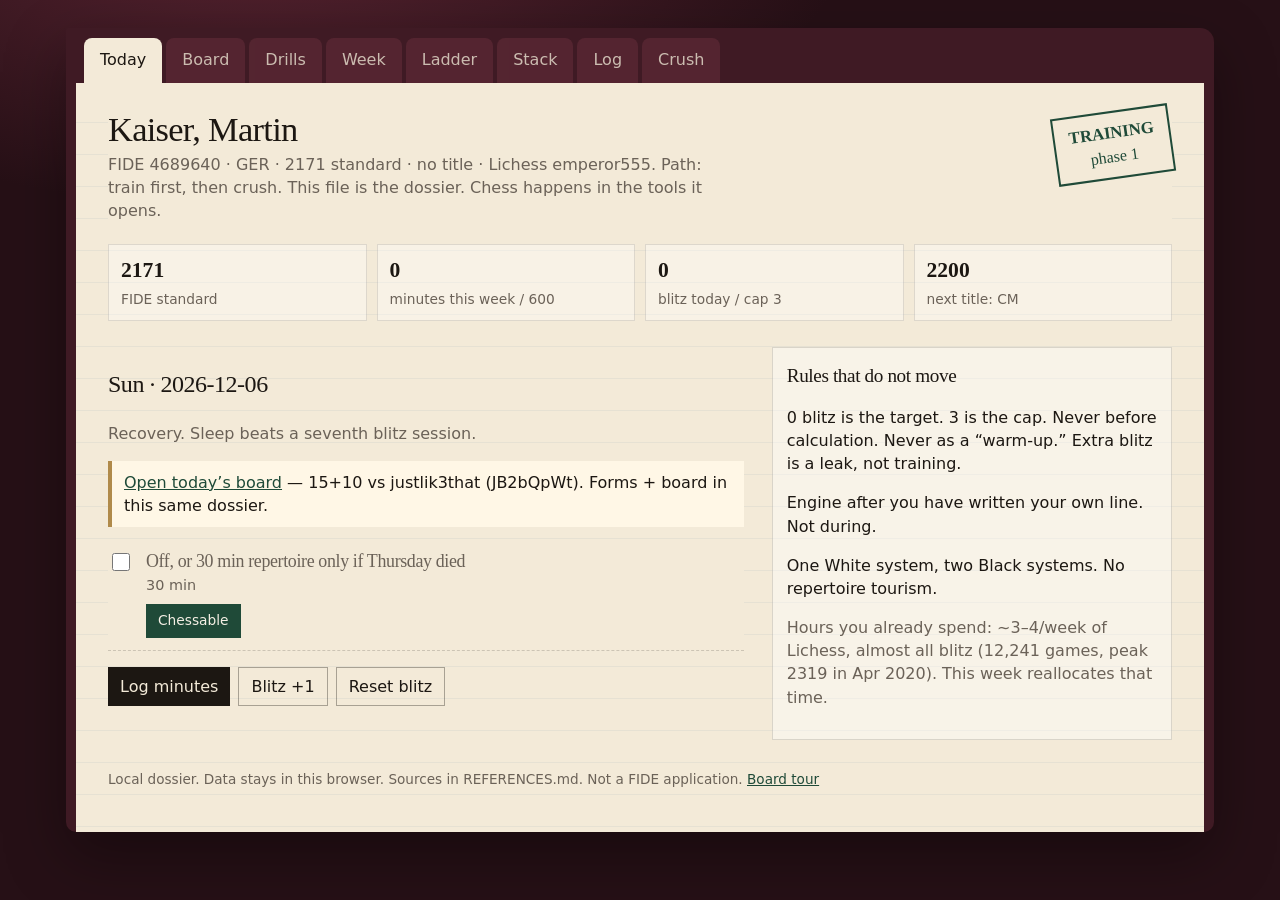
==== commit 6d049703: "Invited players: Nico's game as task cards, board tour, training at his level, hosted preview - sess" ====
--- a/index.html
+++ b/index.html
@@ -202,14 +202,40 @@
     font-size: .85rem;
     background: var(--paper);
   }
+  /* The board grows with the window: as tall as the screen allows (header and the button row
+     stay in view), 520 px at least, 980 px at most. On the Board tab the page widens with it. */
+  :root { --board: clamp(520px, calc(100vh - 310px), 980px); }
   .board-layout {
     display: grid;
-    grid-template-columns: minmax(280px, 520px) 1fr;
+    grid-template-columns: minmax(280px, var(--board)) minmax(340px, 1fr);
     gap: 28px;
     align-items: start;
   }
   @media (max-width: 860px) { .board-layout { grid-template-columns: 1fr; } }
-  .board-frame { width: min(100%, 520px); }
+  .board-frame { width: min(100%, var(--board)); }
+  .wrap:has(#panel-session:not(.hidden)) { max-width: max(1180px, min(96vw, calc(var(--board) + 760px))); }
+  /* Solved: a check pops on the board, the board glows, and a clean first try throws confetti. */
+  .win-layer { position: fixed; pointer-events: none; z-index: 50; display: grid; place-items: center; overflow: visible; }
+  .win-check { width: 34%; aspect-ratio: 1; border-radius: 50%; background: rgba(34, 139, 74, .92); color: #fff;
+    display: grid; place-items: center; font: 700 clamp(40px, 9vw, 92px)/1 system-ui, sans-serif;
+    box-shadow: 0 10px 40px rgba(0, 0, 0, .35); animation: win-pop 1.1s cubic-bezier(.2, 1.4, .4, 1) forwards; }
+  .win-streak { position: absolute; bottom: 14%; padding: 6px 14px; border-radius: 999px; background: rgba(20, 20, 20, .82);
+    color: #ffd75e; font: 700 clamp(14px, 3.2vw, 20px)/1.2 system-ui, sans-serif; animation: win-rise 1.6s ease-out forwards; }
+  .win-bit { position: absolute; left: 50%; top: 50%; width: 9px; height: 14px; border-radius: 2px;
+    animation: win-fly 1.15s cubic-bezier(.15, .7, .3, 1) forwards; }
+  .board.win-glow { animation: win-glow 1.2s ease-out; }
+  @keyframes win-pop { 0% { transform: scale(.3); opacity: 0; } 25% { transform: scale(1.12); opacity: 1; }
+    40% { transform: scale(1); } 75% { opacity: 1; } 100% { transform: scale(1.05); opacity: 0; } }
+  @keyframes win-rise { 0% { transform: translateY(12px); opacity: 0; } 20% { transform: none; opacity: 1; }
+    80% { opacity: 1; } 100% { transform: translateY(-8px); opacity: 0; } }
+  @keyframes win-fly { 0% { transform: translate(-50%, -50%) rotate(0); opacity: 1; }
+    100% { transform: translate(calc(-50% + var(--dx)), calc(-50% + var(--dy))) rotate(var(--rot)); opacity: 0; } }
+  @keyframes win-glow { 0% { box-shadow: 0 0 0 0 rgba(46, 180, 96, .0); } 25% { box-shadow: 0 0 0 6px rgba(46, 180, 96, .85), 0 0 36px 8px rgba(46, 180, 96, .55); }
+    100% { box-shadow: 0 0 0 0 rgba(46, 180, 96, 0); } }
+  @media (prefers-reduced-motion: reduce) {
+    .win-check { animation: win-fade 1.1s ease-out forwards; } .win-bit { display: none; } .win-streak { animation: win-fade 1.6s forwards; }
+  }
+  @keyframes win-fade { 0%, 70% { opacity: 1; } 100% { opacity: 0; } }
   .board {
     display: grid;
     grid-template-columns: repeat(8, minmax(0, 1fr));
@@ -302,6 +328,11 @@
   .btn.mic[aria-disabled="true"] { opacity: .45; }
   .btn.mic.on { outline: 2px solid currentColor; outline-offset: 1px; }
   .voice-heard { margin: 6px 0 0; min-height: 1.2em; }
+  .voice-drill { margin: 10px 0 0; }
+  .voice-drill summary { cursor: pointer; }
+  .drill-say { font-size: 2rem; margin: 8px 0; min-height: 1.2em; }
+  .drill-keep { display: flex; gap: 8px; align-items: center; font-weight: normal; }
+  .drill-keep input { width: auto; }
   .btn:disabled, .btn.disabled { opacity: .45; cursor: default; }
   a.btn { display: inline-block; text-decoration: none; }
   .variations { margin-top: 18px; }
@@ -325,16 +356,72 @@
   .key { display: none; margin-top: 12px; padding: 10px 12px; background: #fff7e6; border-left: 4px solid var(--gold); }
   .key.show { display: block; }
   .err { color: var(--leak); font-size: .9rem; min-height: 1.1em; }
-  .branches { display: flex; flex-wrap: wrap; gap: 6px; margin: 10px 0 4px; }
-  .branch {
-    background: rgba(255,255,255,.55);
-    border: 1px solid rgba(28,23,18,.25);
-    padding: 6px 10px;
-    cursor: pointer;
-    font-size: .9rem;
-  }
-  .branch.on { background: var(--ink); color: var(--paper); border-color: var(--ink); }
-  .branch.done { border-color: var(--stamp); color: var(--stamp); }
+  /* Task cards: one at a time, like levels. Dots on top show done / now / locked; ‹ › go back to solved ones. */
+  .tasks { margin: 12px 0 10px; }
+  .tnav { display: flex; align-items: center; gap: 6px; margin: 0 0 10px; }
+  .tdots { display: flex; flex-wrap: wrap; gap: 6px; flex: 1; justify-content: center; }
+  .tdot { width: 34px; height: 34px; border-radius: 50%; border: 1.5px solid rgba(28,23,18,.3); background: transparent;
+    font: inherit; font-size: .85rem; font-weight: 600; color: var(--muted); cursor: pointer; padding: 0; }
+  .tdot.done { background: var(--stamp); border-color: var(--stamp); color: var(--paper); }
+  .tdot.on { box-shadow: 0 0 0 3px var(--gold); color: var(--ink); border-color: var(--ink); }
+  .tdot.on.done { color: var(--paper); }
+  .tdot.locked { opacity: .35; cursor: default; border-style: dashed; }
+  .tnav-arrow { width: 44px; height: 44px; border: 1px solid rgba(28,23,18,.2); border-radius: 50%; background: rgba(255,255,255,.5);
+    font-size: 1.4rem; line-height: 1; color: var(--ink); cursor: pointer; }
+  .tnav-arrow:disabled { opacity: .3; cursor: default; }
+  .tdot:focus-visible, .tnav-arrow:focus-visible { outline: 2px solid var(--leak); outline-offset: 2px; }
+  .tcard { border: 1.5px solid var(--ink); border-radius: 12px; background: #fffdf7; box-shadow: 0 2px 14px rgba(28,23,18,.12);
+    animation: tcard-in .25s ease; }
+  .tcard.done { border-color: var(--stamp); }
+  @keyframes tcard-in { from { opacity: 0; transform: translateY(6px); } to { opacity: 1; transform: none; } }
+  @media (prefers-reduced-motion: reduce) { .tcard { animation: none; } }
+  .task-head { padding: 12px 14px 4px; }
+  .task-title { display: block; font-size: 1.08rem; font-weight: 600; line-height: 1.3; }
+  .task-kind { display: block; font-size: .72rem; font-weight: 600; letter-spacing: .07em; text-transform: uppercase; color: var(--muted); margin-bottom: 2px; }
+  .task-kind[data-kind="find"] { color: var(--leak); }
+  .task-kind[data-kind="line"] { color: #8a5a12; }
+  .task-kind[data-kind="watch"], .task-kind[data-kind="answer"] { color: var(--stamp); }
+  .task-body { padding: 4px 14px 14px; }
+  .task-do { margin: 0 0 10px; }
+  .task-win { margin: 0 0 8px; font-weight: 700; color: var(--stamp); font-size: 1.05rem; }
+  .task-key { padding: 8px 10px; background: #fff7e6; border-left: 4px solid var(--gold); }
+  .task-key p { margin: 0 0 6px; }
+  .task-key p:last-child { margin: 0; }
+  .task-actions { display: flex; flex-wrap: wrap; align-items: center; gap: 8px; margin-top: 12px; }
+  .task-actions .btn { min-height: 44px; padding-left: 16px; padding-right: 16px; }
+  .task-go { background: var(--stamp); }
+  .task-msg .err { margin: 8px 0 0; }
+  .task-tip { margin: 8px 0 0; color: #8a5a12; font-size: .95rem; min-height: 0; }
+  .task-tip:empty { display: none; }
+  .task-answer label { margin-top: 0; }
+  .sq.hint-from { box-shadow: inset 0 0 0 4px var(--gold); }
+  .training-level { margin: 0 0 12px; }
+  .tour { position: fixed; inset: 0; z-index: 60; }
+  .tour.tour-dim { background: rgba(20, 16, 12, .6); }
+  .tour-ring { position: fixed; border-radius: 8px; box-shadow: 0 0 0 3px var(--gold), 0 0 0 9999px rgba(20, 16, 12, .6); pointer-events: none; transition: all .2s ease; }
+  .tour-card { position: fixed; width: min(340px, calc(100vw - 24px)); background: var(--paper); color: var(--ink); border-radius: 10px; padding: 14px 16px 12px; box-shadow: 0 10px 40px rgba(0, 0, 0, .35); }
+  .tour-card h3 { margin: 0 0 6px; font-size: 1.1rem; }
+  .tour-card .tour-text { margin: 0 0 12px; line-height: 1.45; }
+  .tour-count { margin: 0 0 2px; font-size: .8rem; color: var(--muted); }
+  .tour-row { display: flex; justify-content: space-between; align-items: center; gap: 8px; }
+  .tour-row button { min-height: 40px; padding: 6px 14px; border-radius: 8px; font: inherit; cursor: pointer; border: 1px solid rgba(28,23,18,.25); background: transparent; color: var(--ink); }
+  .tour-row .tour-next { background: var(--stamp); color: var(--paper); border-color: var(--stamp); }
+  .tour-row .tour-skip { border: 0; text-decoration: underline; padding-left: 0; color: var(--muted); }
+  .tour-row button:disabled { opacity: .4; cursor: default; }
+  @media (prefers-reduced-motion: reduce) { .tour-ring { transition: none; } }
+  .training-level .tl-head { margin: 0 0 6px; }
+  .linkish { background: none; border: 0; padding: 2px 0; font: inherit; color: var(--stamp); text-decoration: underline; cursor: pointer; }
+  .tl-rate { display: flex; flex-wrap: wrap; align-items: flex-end; gap: 8px; margin: 6px 0 10px; }
+  .tl-rate label { display: flex; flex-direction: column; gap: 4px; font-size: .95rem; }
+  .tl-rate input { width: 9em; }
+  .tl-rows { padding: 10px 12px; margin: 0 0 10px; border: 1px solid rgba(28,23,18,.15); background: rgba(255,255,255,.35); }
+  .tl-row { display: flex; flex-wrap: wrap; align-items: center; gap: 6px 10px; margin: 0 0 8px; }
+  .tl-name { min-width: 5.5em; color: var(--muted); font-size: .9rem; }
+  .tl-note { margin: 4px 0 0; font-size: .85rem; }
+  .seg { display: inline-flex; flex-wrap: wrap; gap: 4px; }
+  .seg button { min-height: 36px; padding: 4px 10px; border: 1px solid rgba(28,23,18,.25); background: rgba(255,255,255,.5); color: var(--ink); font: inherit; font-size: .92rem; cursor: pointer; border-radius: 6px; }
+  .seg button[aria-pressed="true"] { background: var(--ink); color: var(--paper); border-color: var(--ink); cursor: default; }
+  .seg button:focus-visible, .linkish:focus-visible { outline: 2px solid var(--leak); outline-offset: 2px; }
 </style>
 </head>
 <body>
@@ -409,6 +496,16 @@
               <a class="btn ghost disabled" id="boardLichess" href="https://lichess.org/analysis" target="_blank" rel="noopener" aria-disabled="true">Lichess analysis</a>
             </div>
             <p class="muted voice-heard" id="voiceHeard" aria-live="polite"></p>
+            <details class="voice-drill" id="voiceDrill">
+              <summary>Train the voice model</summary>
+              <p class="muted">Say what is shown, with 🎤 or 🎧: moves, a square alone, your command words — and at 🤫 stay quiet or make a sound, so the model learns what is <i>not</i> a move. Each recording is kept with its label and position (on this Mac in ~/.cache/zwischenzug/voice/samples, on the hosted site on its server, for you only) to train the model on <i>your</i> voice. The score is how well it hears you today.</p>
+              <div class="row"><button class="btn ghost" type="button" id="drillStart">Start voice drill</button>
+                <span class="muted" id="drillCount"></span></div>
+              <p class="drill-say serif" id="drillSay" aria-live="polite"></p>
+              <label class="drill-keep"><input type="checkbox" id="drillKeep"> Also keep moves I speak on the board (and my corrections after “back”)</label>
+              <p class="muted" id="drillStats"></p>
+              <div id="drillPanel" class="hidden"></div>
+            </details>
             <div class="variations">
               <h3 class="serif">Variations</h3>
               <div class="var-save">
@@ -427,14 +524,16 @@
             <h2 id="boardTitle"></h2>
             <p id="boardPrompt" class="muted"></p>
             <div id="boardFigure"></div>
-            <div class="branches hidden" id="branchList"></div>
-            <form id="boardForm" autocomplete="off"></form>
-            <p class="err" id="boardErr"></p>
+            <form id="boardForm" autocomplete="off">
+              <div class="tasks hidden" id="branchList"></div>
+              <div id="boardFields"></div>
+            </form>
+            <div id="boardErrHome"><p class="err" id="boardErr" aria-live="polite"></p></div>
             <div class="key" id="boardKey"></div>
             <div class="row">
               <button class="btn" type="button" id="boardLock">Lock answers</button>
               <button class="btn ghost hidden" type="button" id="boardRedo" title="Solve this step again">↺ Redo</button>
-              <button class="btn ghost" type="button" id="boardNext" disabled>Next</button>
+              <button class="btn ghost" type="button" id="boardNext" disabled>Next step →</button>
             </div>
           </div>
         </div>
@@ -604,6 +703,7 @@
 
       <footer class="sheet-foot">
         Local dossier. Data stays in this browser. Sources in REFERENCES.md. Not a FIDE application.
+        <button type="button" class="linkish" id="tourOpen">Board tour</button>
       </footer>
     </div>
   </div>
@@ -612,8 +712,12 @@
 <script src="store.js"></script>
 <script src="pieces.js"></script>
 <script src="sessions/bundle.js"></script>
+<script src="sessions/puzzles.js"></script>
+<script src="sessions/players.js"></script>
+<script src="training.js"></script>
 <script src="sessions/private/bundle.js"></script>
 <script src="session-board.js"></script>
+<script src="tour.js"></script>
 <script>
 (function () {
   const KEY = "chess_path_to_v1";
@@ -654,7 +758,8 @@
     return x.getFullYear() + "-" + String(x.getMonth()+1).padStart(2,"0") + "-" + String(x.getDate()).padStart(2,"0");
   }
   // One store for the whole page; the backend is swappable, the call sites are not.
-  const store = window.PathStore.local(KEY);
+  // hosted.js sets PATH_REMOTE_STORE on https; file:// keeps today's localStorage-only store.
+  const store = window.PATH_REMOTE_STORE ? window.PathStore.remote(KEY) : window.PathStore.local(KEY);
   window.pathStore = store;
   // Deliberate compatibility shim: the eleven existing call sites pass `state` or `s`,
   // which is already the store's own object, so the argument is ignored rather than
@@ -1020,6 +1125,7 @@
   });
 
   store.hydrate().then(function () {
+    if (window.PathTraining) window.PathTraining.prepare(store);
     render();
     const boot = location.hash.replace("#", "");
     if (boot) showTab(boot);
